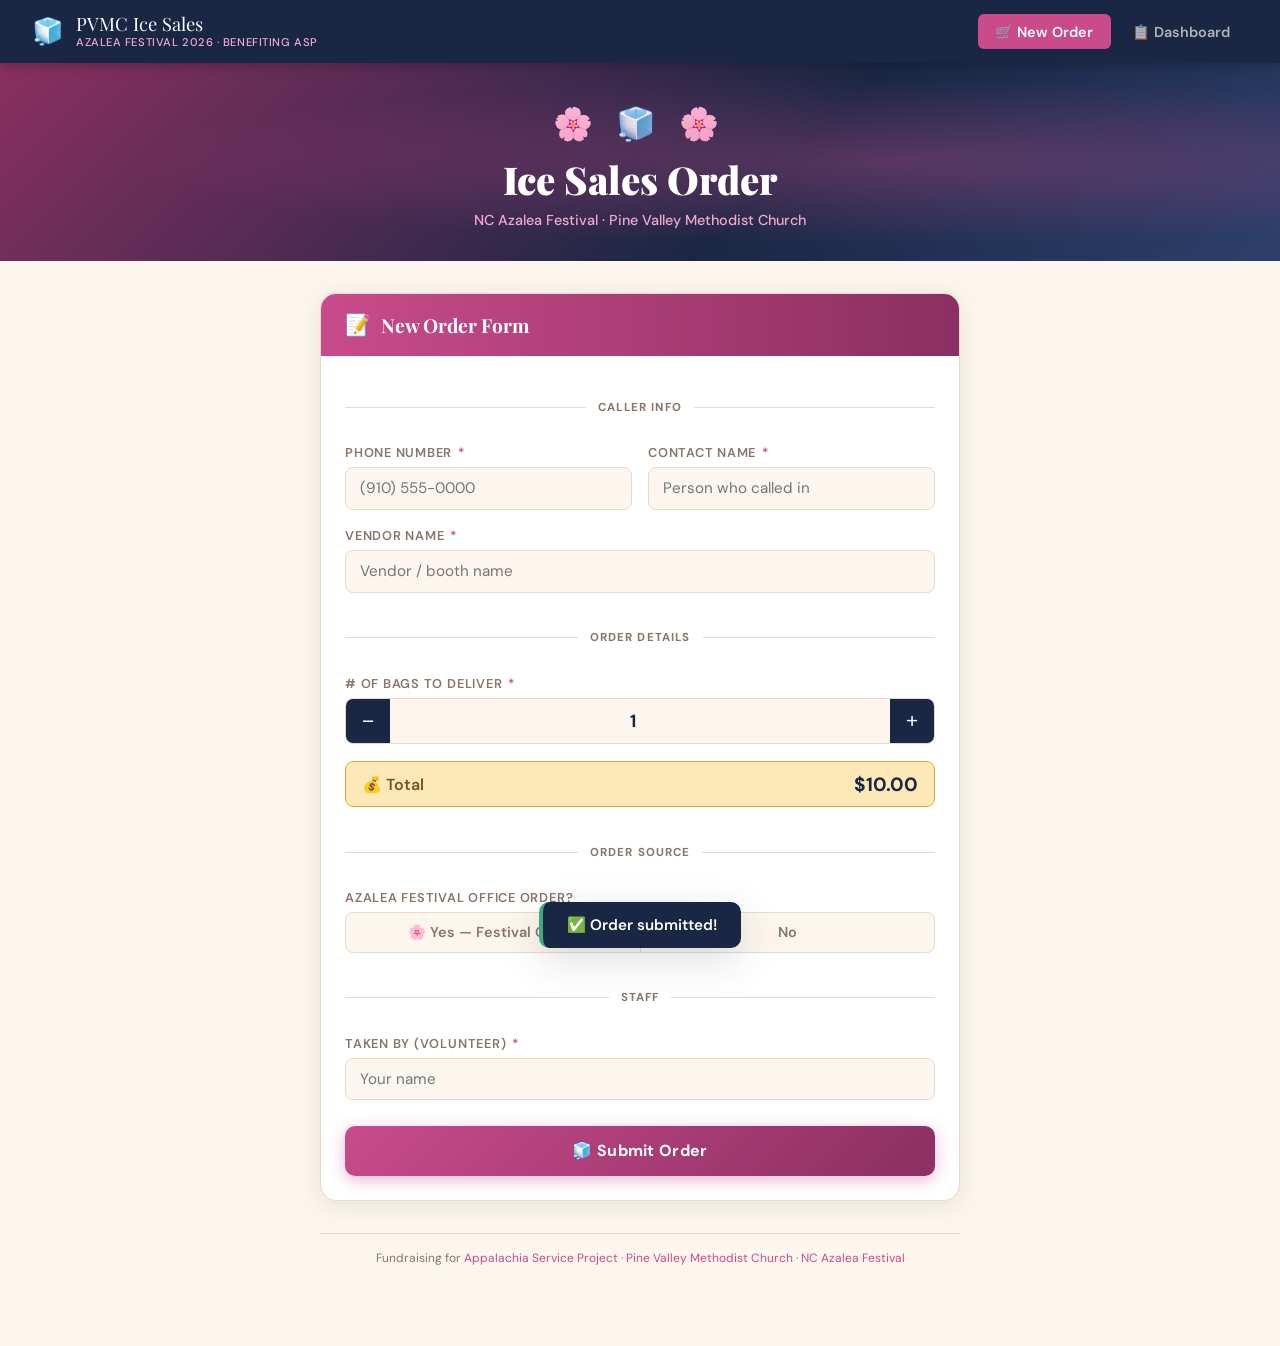
==== index.html @ 7a47c612 "Add files via upload" ====
<!DOCTYPE html>
<html lang="en">
<head>
<meta charset="UTF-8">
<meta name="viewport" content="width=device-width, initial-scale=1.0">
<title>PVMC Ice Sales — Azalea Festival 2026</title>
<link href="https://fonts.googleapis.com/css2?family=Playfair+Display:wght@700;900&family=DM+Sans:wght@400;500;600&display=swap" rel="stylesheet">
<link rel="stylesheet" href="styles.css">
<script src="scripts.js"></script>
<link rel="icon" type="image/png" href="Images/IMG_2599_2-removebg-preview.png">
</head>
<body>

<nav>
  <div class="nav-brand">
    <span class="nav-icon">🧊</span>
    <div>
      <div class="nav-title">PVMC Ice Sales</div>
      <div class="nav-sub">Azalea Festival 2026 · Benefiting ASP</div>
    </div>
  </div>
  <div class="nav-tabs">
    <button class="tab-btn active" onclick="showPage('order')" id="tab-order">🛒 New Order</button>
    <button class="tab-btn" onclick="showPage('dash')" id="tab-dash">📋 Dashboard</button>
  </div>
</nav>

<!-- ===== ORDER FORM PAGE ===== -->
<div class="page active" id="page-order">
  <div class="hero">
    <div class="hero-flowers">🌸 🧊 🌸</div>
    <h1>Ice Sales Order</h1>
    <p>NC Azalea Festival · Pine Valley Methodist Church</p>
  </div>

  <main>
    <div class="card">
      <div class="card-header">
        <span class="header-icon">📝</span>
        <h2>New Order Form</h2>
      </div>
      <div class="card-body">
        <div class="form-grid">

          <div class="section-divider"><span>Caller Info</span></div>

          <div class="form-row">
            <div class="field">
              <label>Phone Number <span class="required">*</span></label>
              <input type="tel" id="phone" placeholder="(910) 555-0000" />
            </div>
            <div class="field">
              <label>Contact Name <span class="required">*</span></label>
              <input type="text" id="contact-name" placeholder="Person who called in" />
            </div>
          </div>

          <div class="field">
            <label>Vendor Name <span class="required">*</span></label>
            <input type="text" id="vendor-name" placeholder="Vendor / booth name" />
          </div>

          <div class="section-divider"><span>Order Details</span></div>

          <div class="field">
            <label># of Bags to Deliver <span class="required">*</span></label>
            <div class="bags-widget">
              <button type="button" onclick="adjustBags(-1)">−</button>
              <input type="number" id="bags" value="1" min="1" max="999" oninput="updatePrice()" />
              <button type="button" onclick="adjustBags(1)">+</button>
            </div>
          </div>

          <input type="number" id="price-per-bag" value="10" style="display:none" />

          <div class="price-display" id="price-display">
            <span>💰 Total</span>
            <span id="price-total">$10.00</span>
          </div>

          <div class="section-divider"><span>Order Source</span></div>

          <!-- Azalea Festival Office toggle -->
          <div class="field">
            <label>Azalea Festival Office Order?</label>
            <div class="toggle-group" id="festival-toggle">
              <button type="button" class="toggle-opt" data-val="yes" onclick="selectToggle('festival-toggle','yes'); onFestivalToggle()">
                🌸 Yes — Festival Office
              </button>
              <button type="button" class="toggle-opt" data-val="no" onclick="selectToggle('festival-toggle','no'); onFestivalToggle()">
                No
              </button>
            </div>
            <div id="festival-note" class="field-hint" style="display:none">
              ⚠️ Festival Office orders show the order amount but are <strong>excluded from revenue totals</strong>. They still count toward orders, bags &amp; deliveries.
            </div>
          </div>

          <!-- Pay Now / Credit toggle -->
          <div class="field" id="payment-field" style="display:none">
            <label>Payment Method <span class="required">*</span></label>
            <div class="toggle-group" id="payment-toggle">
              <button type="button" class="toggle-opt" data-val="pay-now" onclick="selectToggle('payment-toggle','pay-now')">
                💵 Pay Now
              </button>
              <button type="button" class="toggle-opt" data-val="credit" onclick="selectToggle('payment-toggle','credit')">
                📋 Credit
              </button>
            </div>
          </div>

          <div class="section-divider"><span>Staff</span></div>

          <div class="field">
            <label>Taken By (Volunteer) <span class="required">*</span></label>
            <input type="text" id="taken-by" placeholder="Your name" />
          </div>

          <button class="btn-submit" id="submit-btn" onclick="submitOrder()">
            🧊 Submit Order
          </button>

        </div>
      </div>
    </div>

    <div class="footer-credit">
      Fundraising for <a href="https://asphome.org" target="_blank">Appalachia Service Project</a> · 
      <a href="https://www.pvmc.life" target="_blank">Pine Valley Methodist Church</a> · 
      <a href="https://ncazaleafestival.org" target="_blank">NC Azalea Festival</a>
    </div>
  </main>
</div>

<!-- ===== DASHBOARD PAGE ===== -->
<div class="page" id="page-dash">
  <main style="max-width:720px">
    <div class="dash-header">
      <div class="dash-title">Order <span>Dashboard</span></div>
      <span id="sync-indicator" style="font-size:.78rem;font-weight:600;color:var(--mint);opacity:0;transition:opacity .4s"></span>
    </div>

    <div class="stats-grid">
      <div class="stat-card">
        <div class="stat-value" id="stat-total">0</div>
        <div class="stat-label">Total Orders</div>
      </div>
      <div class="stat-card accent-pink">
        <div class="stat-value" id="stat-bags">0</div>
        <div class="stat-label">Bags Ordered</div>
      </div>
      <div class="stat-card accent-gold">
        <div class="stat-value" id="stat-revenue">$0</div>
        <div class="stat-label">Revenue</div>
      </div>
      <div class="stat-card" style="border-color:#D0F0E3">
        <div class="stat-value" id="stat-paynow" style="color:#065F46">$0</div>
        <div class="stat-label">💵 Pay Now</div>
      </div>
      <div class="stat-card" style="border-color:#DBEAFE">
        <div class="stat-value" id="stat-credit" style="color:#1E40AF">$0</div>
        <div class="stat-label">📋 Credited</div>
      </div>
    </div>

    <!-- Search bar -->
    <div style="margin-bottom:1rem;position:relative">
      <input type="text" id="search-input" placeholder="🔍  Search by vendor, contact, phone…"
        oninput="renderOrderList()"
        style="width:100%;padding:.65rem 1rem .65rem 1rem;border:1.5px solid var(--border);border-radius:10px;font-size:.9rem;background:#fff;font-family:'DM Sans',sans-serif;color:var(--text);outline:none;transition:border-color .2s,box-shadow .2s"
        onfocus="this.style.borderColor='var(--azalea)';this.style.boxShadow='0 0 0 3px rgba(201,75,140,.12)'"
        onblur="this.style.borderColor='var(--border)';this.style.boxShadow='none'"
      />
    </div>

    <!-- Multi-select filter bar -->
    <div style="margin-bottom:.6rem;display:flex;align-items:center;gap:.4rem;flex-wrap:wrap">
      <span style="font-size:.72rem;font-weight:700;color:var(--muted);text-transform:uppercase;letter-spacing:.06em">Filter:</span>
      <button class="filter-btn active" data-filter="all"       onclick="toggleFilter('all',this)">All</button>
      <button class="filter-btn"        data-filter="pending"   onclick="toggleFilter('pending',this)">⏳ Pending</button>
      <button class="filter-btn"        data-filter="preparing" onclick="toggleFilter('preparing',this)">🔄 Preparing</button>
      <button class="filter-btn"        data-filter="delivered" onclick="toggleFilter('delivered',this)">✅ Delivered</button>
      <button class="filter-btn"        data-filter="cancelled" onclick="toggleFilter('cancelled',this)">❌ Cancelled</button>
    </div>
    <div style="margin-bottom:1.1rem;font-size:.75rem;color:var(--muted)">Tap once to select only that status · tap again to add/remove from selection</div>

    <div id="orders-list"></div>
  </main>
</div>

<!-- ===== EDIT MODAL ===== -->
<div class="modal-overlay" id="edit-modal" onclick="handleModalOverlayClick(event)">
  <div class="modal">
    <div class="modal-handle"></div>
    <div class="modal-title">✏️ Edit Order <span id="modal-order-num" style="color:var(--azalea)"></span></div>

    <div class="form-grid">
      <div class="form-row">
        <div class="field">
          <label>Phone Number</label>
          <input type="tel" id="edit-phone" placeholder="(910) 555-0000" />
        </div>
        <div class="field">
          <label>Contact Name</label>
          <input type="text" id="edit-contact-name" placeholder="Person who called in" />
        </div>
      </div>

      <div class="field">
        <label>Vendor Name</label>
        <input type="text" id="edit-vendor-name" placeholder="Vendor / booth name" />
      </div>

      <div class="form-row">
        <div class="field">
          <label># of Bags</label>
          <div class="bags-widget">
            <button type="button" onclick="adjustEditBags(-1)">−</button>
            <input type="number" id="edit-bags" value="1" min="1" max="999" oninput="updateEditPrice()" />
            <button type="button" onclick="adjustEditBags(1)">+</button>
          </div>
        </div>
        <input type="number" id="edit-price-per-bag" value="10" style="display:none" oninput="updateEditPrice()" />
      </div>

      <div class="price-display">
        <span>💰 Total</span>
        <span id="edit-price-total">$3.00</span>
      </div>

      <div class="field">
        <label>Azalea Festival Office Order?</label>
        <div class="toggle-group" id="edit-festival-toggle">
          <button type="button" class="toggle-opt" data-val="yes" onclick="selectToggle('edit-festival-toggle','yes'); updateEditPrice(); document.getElementById('edit-payment-field').style.display='none'">
            🌸 Yes — Festival Office
          </button>
          <button type="button" class="toggle-opt" data-val="no" onclick="selectToggle('edit-festival-toggle','no'); updateEditPrice(); document.getElementById('edit-payment-field').style.display='block'">
            No
          </button>
        </div>
      </div>

      <div class="field" id="edit-payment-field" style="display:none">
        <label>Payment Method</label>
        <div class="toggle-group" id="edit-payment-toggle">
          <button type="button" class="toggle-opt" data-val="pay-now" onclick="selectToggle('edit-payment-toggle','pay-now')">
            💵 Pay Now
          </button>
          <button type="button" class="toggle-opt" data-val="credit" onclick="selectToggle('edit-payment-toggle','credit')">
            📋 Credit
          </button>
        </div>
      </div>

      <div class="field">
        <label>Taken By (Volunteer)</label>
        <input type="text" id="edit-taken-by" placeholder="Volunteer name" />
      </div>
    </div>

    <div class="modal-actions">
      <button class="btn-delete" onclick="deleteOrder()">🗑 Delete</button>
      <button class="btn-cancel" onclick="closeModal()">Cancel</button>
      <button class="btn-save" onclick="saveEdit()">💾 Save Changes</button>
    </div>
  </div>
</div>

<div id="toast">✅ Order submitted!</div>
</body>
</html>
---- styles.css ----
:root {
    --azalea:    #C94B8C;
    --azalea-lt: #F2A8D0;
    --azalea-dk: #8B2F62;
    --gold:      #E8A830;
    --gold-lt:   #FDE8B8;
    --navy:      #1A2744;
    --navy-lt:   #2D3F6B;
    --earth:     #7A4F2D;
    --cream:     #FDF6EE;
    --mint:      #3DAB7B;
    --mint-lt:   #D0F0E3;
    --red:       #E03535;
    --red-lt:    #FDE8E8;
    --bg:        #FDF6EE;
    --card:      #FFFFFF;
    --border:    #EAD8C8;
    --text:      #1A2744;
    --muted:     #8A7468;
    --shadow:    0 4px 24px rgba(26,39,68,.10);
    --shadow-lg: 0 12px 40px rgba(26,39,68,.15);
  }

  *, *::before, *::after { box-sizing: border-box; margin: 0; padding: 0; }

  body {
    font-family: 'DM Sans', sans-serif;
    background: var(--bg);
    color: var(--text);
    min-height: 100vh;
  }

  /* NAV */
  nav {
    background: var(--navy);
    padding: 0 2rem;
    display: flex;
    align-items: center;
    justify-content: space-between;
    gap: 1rem;
    position: sticky;
    top: 0;
    z-index: 100;
    box-shadow: 0 2px 12px rgba(0,0,0,.25);
  }
  .nav-brand {
    display: flex;
    align-items: center;
    gap: .75rem;
    padding: .9rem 0;
  }
  .nav-icon {
    font-size: 1.6rem;
    line-height: 1;
  }
  .nav-title {
    font-family: 'Playfair Display', serif;
    font-size: 1.15rem;
    color: #fff;
    line-height: 1.1;
  }
  .nav-sub {
    font-family: 'DM Sans', sans-serif;
    font-size: .7rem;
    color: var(--azalea-lt);
    font-weight: 500;
    letter-spacing: .05em;
    text-transform: uppercase;
  }
  .nav-tabs {
    display: flex;
    gap: .25rem;
  }
  .tab-btn {
    background: none;
    border: none;
    color: rgba(255,255,255,.65);
    font-family: 'DM Sans', sans-serif;
    font-size: .9rem;
    font-weight: 600;
    padding: .55rem 1.1rem;
    border-radius: 6px;
    cursor: pointer;
    transition: all .2s;
    display: flex;
    align-items: center;
    gap: .4rem;
  }
  .tab-btn:hover { background: rgba(255,255,255,.08); color: #fff; }
  .tab-btn.active { background: var(--azalea); color: #fff; }

  /* PAGES */
  .page { display: none; }
  .page.active { display: block; }

  /* HERO BANNER */
  .hero {
    background: linear-gradient(135deg, var(--azalea-dk) 0%, var(--navy) 60%, var(--navy-lt) 100%);
    padding: 2.5rem 2rem 2rem;
    text-align: center;
    position: relative;
    overflow: hidden;
  }
  .hero::before {
    content: '';
    position: absolute;
    inset: 0;
    background: radial-gradient(ellipse at 70% 50%, rgba(201,75,140,.35) 0%, transparent 60%);
  }
  .hero-flowers {
    font-size: 2rem;
    letter-spacing: .5rem;
    margin-bottom: .5rem;
  }
  .hero h1 {
    font-family: 'Playfair Display', serif;
    font-size: clamp(1.6rem, 4vw, 2.4rem);
    font-weight: 900;
    color: #fff;
    position: relative;
  }
  .hero p {
    color: var(--azalea-lt);
    font-size: .9rem;
    margin-top: .35rem;
    position: relative;
    font-weight: 500;
  }

  /* MAIN LAYOUT */
  main { max-width: 680px; margin: 0 auto; padding: 2rem 1.25rem 4rem; }

  /* CARD */
  .card {
    background: var(--card);
    border-radius: 16px;
    box-shadow: var(--shadow);
    border: 1px solid var(--border);
    overflow: hidden;
  }
  .card-header {
    background: linear-gradient(90deg, var(--azalea) 0%, var(--azalea-dk) 100%);
    padding: 1.1rem 1.5rem;
    display: flex;
    align-items: center;
    gap: .6rem;
  }
  .card-header h2 {
    font-family: 'Playfair Display', serif;
    font-size: 1.2rem;
    color: #fff;
    font-weight: 700;
  }
  .card-header .header-icon { font-size: 1.3rem; }
  .card-body { padding: 1.5rem; }

  /* FORM */
  .form-grid { display: grid; gap: 1.1rem; }
  .form-row { display: grid; grid-template-columns: 1fr 1fr; gap: 1rem; }
  @media (max-width: 480px) { .form-row { grid-template-columns: 1fr; } }

  /* ====== MOBILE ====== */
  @media (max-width: 600px) {

    nav { padding: 0 1rem; gap: .5rem; }
    .nav-title { font-size: 1rem; }
    .nav-sub { display: none; }
    .tab-btn { font-size: .8rem; padding: .45rem .75rem; gap: .25rem; }

    .hero { padding: 1.5rem 1rem 1.25rem; }
    .hero-flowers { font-size: 1.4rem; letter-spacing: .3rem; }
    .hero h1 { font-size: 1.4rem; }
    .hero p { font-size: .82rem; }

    main { padding: 1rem .75rem 5rem; }

    .card-body { padding: 1rem; }
    .card-header { padding: .9rem 1rem; }
    .card-header h2 { font-size: 1rem; }

    input, select, textarea {
      font-size: 16px;
      padding: .7rem .85rem;
    }
    label { font-size: .75rem; }

    .bags-widget button { width: 48px; height: 48px; font-size: 1.4rem; }
    .bags-widget input { font-size: 1.2rem; }

    .toggle-opt { font-size: .82rem; padding: .7rem .4rem; }

    .btn-submit { font-size: .95rem; padding: .85rem 1rem; }

    .price-display { font-size: .9rem; }

    .dash-header { margin-bottom: 1rem; }
    .dash-title { font-size: 1.3rem; }

    .stats-grid {
      grid-template-columns: repeat(2, 1fr);
      gap: .65rem;
    }
    .stat-card { padding: .75rem .85rem; }
    .stat-value { font-size: 1.5rem; }
    .stat-label { font-size: .65rem; }

    #search-input { font-size: 16px !important; }

    .filter-btn { font-size: .76rem; padding: .3rem .7rem; }

    .order-card-top { padding: .75rem .9rem; gap: .6rem; flex-wrap: wrap; }
    .order-num { font-size: .68rem; }
    .order-name { font-size: .95rem; }
    .order-meta { font-size: .78rem; gap: .5rem; }
    .order-bags-badge { font-size: .85rem; padding: .2rem .55rem; }

    .order-right {
      flex-direction: row;
      flex-wrap: wrap;
      align-items: center;
      gap: .4rem;
      width: 100%;
      justify-content: flex-start;
    }

    .order-card-actions { padding: .55rem .9rem; gap: .5rem; }
    .status-select { font-size: .8rem; padding: .3rem .5rem; }
    .order-taken-by { font-size: .75rem; margin-left: 0; }
    .btn-edit-card { font-size: .75rem; padding: .25rem .55rem; }

    .modal { padding: 1.25rem 1rem 2rem; border-radius: 16px 16px 0 0; }
    .modal-title { font-size: 1rem; }
    .modal-actions { gap: .5rem; }
    .btn-save, .btn-cancel, .btn-delete { font-size: .85rem; padding: .7rem .75rem; }

    #toast {
      font-size: .85rem;
      padding: .7rem 1.1rem;
      white-space: normal;
      text-align: center;
      max-width: 90vw;
    }
  }

  @supports (padding-bottom: env(safe-area-inset-bottom)) {
    main { padding-bottom: calc(4rem + env(safe-area-inset-bottom)); }
  }

  .field { display: flex; flex-direction: column; gap: .35rem; }
  label {
    font-size: .8rem;
    font-weight: 600;
    color: var(--muted);
    text-transform: uppercase;
    letter-spacing: .06em;
  }
  label .required { color: var(--azalea); margin-left: 2px; }

  input, select, textarea {
    font-family: 'DM Sans', sans-serif;
    font-size: .95rem;
    padding: .65rem .9rem;
    border: 1.5px solid var(--border);
    border-radius: 8px;
    background: var(--cream);
    color: var(--text);
    transition: border-color .2s, box-shadow .2s;
    outline: none;
    width: 100%;
  }
  input:focus, select:focus, textarea:focus {
    border-color: var(--azalea);
    box-shadow: 0 0 0 3px rgba(201,75,140,.12);
    background: #fff;
  }
  input[type="number"] { -moz-appearance: textfield; }

  /* BAGS WIDGET */
  .bags-widget {
    display: flex;
    align-items: center;
    gap: 0;
    border: 1.5px solid var(--border);
    border-radius: 8px;
    overflow: hidden;
    background: var(--cream);
  }
  .bags-widget button {
    background: var(--navy);
    color: #fff;
    border: none;
    width: 44px;
    height: 44px;
    font-size: 1.3rem;
    cursor: pointer;
    transition: background .2s;
    flex-shrink: 0;
    display: flex; align-items: center; justify-content: center;
  }
  .bags-widget button:hover { background: var(--azalea); }
  .bags-widget input {
    border: none;
    background: transparent;
    text-align: center;
    font-size: 1.1rem;
    font-weight: 700;
    flex: 1;
    border-radius: 0;
    color: var(--navy);
  }
  .bags-widget input:focus { box-shadow: none; background: transparent; }

  .price-display {
    background: var(--gold-lt);
    border: 1.5px solid var(--gold);
    border-radius: 8px;
    padding: .6rem 1rem;
    display: flex;
    justify-content: space-between;
    align-items: center;
    font-weight: 600;
    color: var(--earth);
  }
  .price-display span:last-child { font-size: 1.2rem; font-weight: 700; color: var(--navy); }

  /* TOGGLE GROUP */
  .toggle-group {
    display: flex;
    gap: 0;
    border: 1.5px solid var(--border);
    border-radius: 8px;
    overflow: hidden;
    background: var(--cream);
  }
  .toggle-opt {
    flex: 1;
    background: none;
    border: none;
    font-family: 'DM Sans', sans-serif;
    font-size: .9rem;
    font-weight: 600;
    color: var(--muted);
    padding: .65rem .5rem;
    cursor: pointer;
    transition: background .18s, color .18s;
    border-right: 1px solid var(--border);
  }
  .toggle-opt:last-child { border-right: none; }
  .toggle-opt:hover { background: rgba(201,75,140,.07); color: var(--azalea-dk); }
  .toggle-opt.active { background: var(--navy); color: #fff; }
  .toggle-opt.active.festival { background: var(--azalea); }

  .field-hint {
    margin-top: .35rem;
    font-size: .8rem;
    color: var(--azalea-dk);
    background: rgba(201,75,140,.08);
    border-left: 3px solid var(--azalea);
    padding: .4rem .7rem;
    border-radius: 0 6px 6px 0;
  }


  .status-pill {
    display: inline-flex;
    align-items: center;
    gap: .3rem;
    padding: .25rem .75rem;
    border-radius: 999px;
    font-size: .75rem;
    font-weight: 700;
    letter-spacing: .04em;
    text-transform: uppercase;
  }
  .status-pending   { background: #FEF3C7; color: #92400E; }
  .status-preparing { background: #DBEAFE; color: #1E40AF; }
  .status-delivered { background: var(--mint-lt); color: #065F46; }
  .status-cancelled { background: var(--red-lt); color: #991B1B; }

  /* SUBMIT BTN */
  .btn-submit {
    width: 100%;
    background: linear-gradient(135deg, var(--azalea) 0%, var(--azalea-dk) 100%);
    color: #fff;
    border: none;
    padding: .9rem 1.5rem;
    border-radius: 10px;
    font-family: 'DM Sans', sans-serif;
    font-size: 1rem;
    font-weight: 700;
    cursor: pointer;
    transition: transform .15s, box-shadow .15s, opacity .2s;
    box-shadow: 0 4px 16px rgba(201,75,140,.4);
    letter-spacing: .02em;
    display: flex;
    align-items: center;
    justify-content: center;
    gap: .5rem;
    margin-top: .5rem;
  }
  .btn-submit:hover { transform: translateY(-1px); box-shadow: 0 6px 22px rgba(201,75,140,.5); }
  .btn-submit:active { transform: translateY(0); }
  .btn-submit:disabled { opacity: .6; cursor: not-allowed; transform: none; }

  /* TOAST */
  #toast {
    position: fixed;
    bottom: 2rem;
    left: 50%;
    transform: translateX(-50%) translateY(80px);
    background: var(--navy);
    color: #fff;
    padding: .8rem 1.5rem;
    border-radius: 10px;
    font-weight: 600;
    font-size: .95rem;
    box-shadow: var(--shadow-lg);
    z-index: 999;
    transition: transform .35s cubic-bezier(.34,1.56,.64,1);
    white-space: nowrap;
    display: flex;
    align-items: center;
    gap: .5rem;
    border-left: 4px solid var(--mint);
  }
  #toast.show { transform: translateX(-50%) translateY(0); }

  /* DIVIDER */
  .section-divider {
    display: flex;
    align-items: center;
    gap: .75rem;
    margin: 1.25rem 0 .75rem;
  }
  .section-divider span {
    font-size: .72rem;
    font-weight: 700;
    text-transform: uppercase;
    letter-spacing: .1em;
    color: var(--muted);
    white-space: nowrap;
  }
  .section-divider::before, .section-divider::after {
    content: ''; flex: 1; height: 1px; background: var(--border);
  }

  /* ====== DASHBOARD ====== */
  .dash-header {
    display: flex;
    align-items: center;
    justify-content: space-between;
    flex-wrap: wrap;
    gap: 1rem;
    margin-bottom: 1.5rem;
  }
  .dash-title {
    font-family: 'Playfair Display', serif;
    font-size: 1.6rem;
    color: var(--navy);
    font-weight: 700;
  }
  .dash-title span { color: var(--azalea); }

  /* STATS */
  .stats-grid {
    display: grid;
    grid-template-columns: repeat(auto-fit, minmax(130px, 1fr));
    gap: 1rem;
    margin-bottom: 1.75rem;
  }
  .stat-card {
    background: var(--card);
    border-radius: 12px;
    padding: 1rem 1.1rem;
    border: 1px solid var(--border);
    box-shadow: var(--shadow);
    text-align: center;
  }
  .stat-value {
    font-family: 'Playfair Display', serif;
    font-size: 1.8rem;
    font-weight: 900;
    color: var(--navy);
    line-height: 1;
  }
  .stat-label {
    font-size: .72rem;
    font-weight: 600;
    color: var(--muted);
    text-transform: uppercase;
    letter-spacing: .06em;
    margin-top: .3rem;
  }
  .stat-card.accent-pink .stat-value { color: var(--azalea); }
  .stat-card.accent-gold .stat-value { color: var(--earth); }
  .stat-card.accent-green .stat-value { color: var(--mint); }

  /* FILTER BAR */
  .filter-bar {
    display: flex;
    gap: .5rem;
    flex-wrap: wrap;
    margin-bottom: 1.25rem;
  }
  .filter-btn {
    background: var(--card);
    border: 1.5px solid var(--border);
    border-radius: 999px;
    padding: .35rem .9rem;
    font-family: 'DM Sans', sans-serif;
    font-size: .82rem;
    font-weight: 600;
    color: var(--muted);
    cursor: pointer;
    transition: all .2s;
  }
  .filter-btn:hover { border-color: var(--azalea); color: var(--azalea); }
  .filter-btn.active { background: var(--azalea); border-color: var(--azalea); color: #fff; }

  /* ORDER CARDS */
  #orders-list { display: flex; flex-direction: column; gap: .85rem; }

  .order-card {
    background: var(--card);
    border-radius: 12px;
    border: 1.5px solid var(--border);
    box-shadow: var(--shadow);
    overflow: hidden;
    transition: box-shadow .2s;
  }
  .order-card:hover { box-shadow: var(--shadow-lg); }

  .order-card-top {
    padding: .9rem 1.1rem;
    display: flex;
    align-items: flex-start;
    justify-content: space-between;
    gap: 1rem;
    flex-wrap: wrap;
  }
  .order-info { flex: 1; min-width: 0; }
  .order-num {
    font-size: .72rem;
    font-weight: 700;
    color: var(--azalea);
    text-transform: uppercase;
    letter-spacing: .08em;
    margin-bottom: .1rem;
  }
  .order-name {
    font-weight: 700;
    font-size: 1rem;
    color: var(--navy);
  }
  .order-meta {
    font-size: .82rem;
    color: var(--muted);
    margin-top: .2rem;
    display: flex;
    gap: .75rem;
    flex-wrap: wrap;
  }
  .order-meta span { display: flex; align-items: center; gap: .2rem; }
  .order-right { display: flex; flex-direction: column; align-items: flex-end; gap: .5rem; }
  .order-bags-badge {
    background: var(--gold-lt);
    color: var(--earth);
    font-weight: 800;
    font-size: .95rem;
    padding: .2rem .7rem;
    border-radius: 8px;
    border: 1px solid var(--gold);
    white-space: nowrap;
  }

  .order-card-actions {
    border-top: 1px solid var(--border);
    padding: .65rem 1.1rem;
    background: #FAFAF8;
    display: flex;
    align-items: center;
    gap: .75rem;
    flex-wrap: wrap;
  }
  .action-label {
    font-size: .75rem;
    font-weight: 600;
    color: var(--muted);
    text-transform: uppercase;
    letter-spacing: .05em;
    margin-right: .25rem;
  }
  .status-select {
    font-family: 'DM Sans', sans-serif;
    font-size: .82rem;
    font-weight: 600;
    padding: .3rem .65rem;
    border-radius: 6px;
    border: 1.5px solid var(--border);
    background: #fff;
    cursor: pointer;
    color: var(--navy);
  }
  .status-select:focus { border-color: var(--azalea); outline: none; }

  .order-taken-by {
    margin-left: auto;
    font-size: .8rem;
    color: var(--muted);
    font-style: italic;
  }

  .empty-state {
    text-align: center;
    padding: 3rem 1rem;
    color: var(--muted);
  }
  .empty-state .empty-icon { font-size: 3rem; margin-bottom: .75rem; }
  .empty-state p { font-size: 1rem; }

  /* NOTES */
  .order-notes {
    font-size: .82rem;
    color: var(--earth);
    font-style: italic;
    background: var(--gold-lt);
    padding: .4rem .9rem;
    margin: 0 1.1rem .7rem;
    border-radius: 6px;
    border-left: 3px solid var(--gold);
  }

  /* FOOTER CREDIT */
  .footer-credit {
    text-align: center;
    font-size: .75rem;
    color: var(--muted);
    padding: 1rem;
    border-top: 1px solid var(--border);
    margin-top: 2rem;
  }
  .footer-credit a { color: var(--azalea); text-decoration: none; }

  /* EDIT MODAL */
  .modal-overlay {
    position: fixed;
    inset: 0;
    background: rgba(26,39,68,.55);
    backdrop-filter: blur(3px);
    z-index: 200;
    display: flex;
    align-items: flex-end;
    justify-content: center;
    opacity: 0;
    pointer-events: none;
    transition: opacity .25s;
  }
  .modal-overlay.open {
    opacity: 1;
    pointer-events: all;
  }
  .modal {
    background: var(--card);
    border-radius: 20px 20px 0 0;
    width: 100%;
    max-width: 600px;
    max-height: 90vh;
    overflow-y: auto;
    padding: 1.5rem 1.5rem 2.5rem;
    transform: translateY(40px);
    transition: transform .3s cubic-bezier(.34,1.2,.64,1);
    box-shadow: 0 -8px 40px rgba(26,39,68,.2);
  }
  .modal-overlay.open .modal {
    transform: translateY(0);
  }
  .modal-handle {
    width: 40px;
    height: 4px;
    background: var(--border);
    border-radius: 999px;
    margin: 0 auto 1.25rem;
  }
  .modal-title {
    font-family: 'Playfair Display', serif;
    font-size: 1.2rem;
    font-weight: 700;
    color: var(--navy);
    margin-bottom: 1.25rem;
    display: flex;
    align-items: center;
    gap: .5rem;
  }
  .modal-actions {
    display: flex;
    gap: .75rem;
    margin-top: 1.25rem;
  }
  .btn-save {
    flex: 1;
    background: linear-gradient(135deg, var(--azalea) 0%, var(--azalea-dk) 100%);
    color: #fff;
    border: none;
    padding: .8rem 1rem;
    border-radius: 10px;
    font-family: 'DM Sans', sans-serif;
    font-size: .95rem;
    font-weight: 700;
    cursor: pointer;
    box-shadow: 0 4px 14px rgba(201,75,140,.35);
    transition: transform .15s, box-shadow .15s;
  }
  .btn-save:hover { transform: translateY(-1px); box-shadow: 0 6px 18px rgba(201,75,140,.45); }
  .btn-cancel {
    background: var(--cream);
    color: var(--muted);
    border: 1.5px solid var(--border);
    padding: .8rem 1.2rem;
    border-radius: 10px;
    font-family: 'DM Sans', sans-serif;
    font-size: .95rem;
    font-weight: 600;
    cursor: pointer;
    transition: background .15s;
  }
  .btn-cancel:hover { background: var(--border); }
  .btn-delete {
    background: var(--red-lt);
    color: var(--red);
    border: 1.5px solid #FBBFBF;
    padding: .8rem 1rem;
    border-radius: 10px;
    font-family: 'DM Sans', sans-serif;
    font-size: .95rem;
    font-weight: 700;
    cursor: pointer;
    transition: background .15s;
  }
  .btn-delete:hover { background: #FEE2E2; }

  /* EDIT BTN on card */
  .btn-edit-card {
    background: none;
    border: 1.5px solid var(--border);
    border-radius: 6px;
    padding: .28rem .65rem;
    font-family: 'DM Sans', sans-serif;
    font-size: .78rem;
    font-weight: 600;
    color: var(--muted);
    cursor: pointer;
    transition: all .15s;
    display: flex;
    align-items: center;
    gap: .25rem;
  }
  .btn-edit-card:hover { border-color: var(--azalea); color: var(--azalea); background: rgba(201,75,140,.05); }


  @keyframes slideIn {
    from { opacity: 0; transform: translateY(16px); }
    to   { opacity: 1; transform: translateY(0); }
  }
  .order-card { animation: slideIn .3s ease both; }

  @keyframes popIn {
    0%   { transform: scale(.8); opacity: 0; }
    70%  { transform: scale(1.05); }
    100% { transform: scale(1); opacity: 1; }
  }
  .stat-value { animation: popIn .4s ease both; }
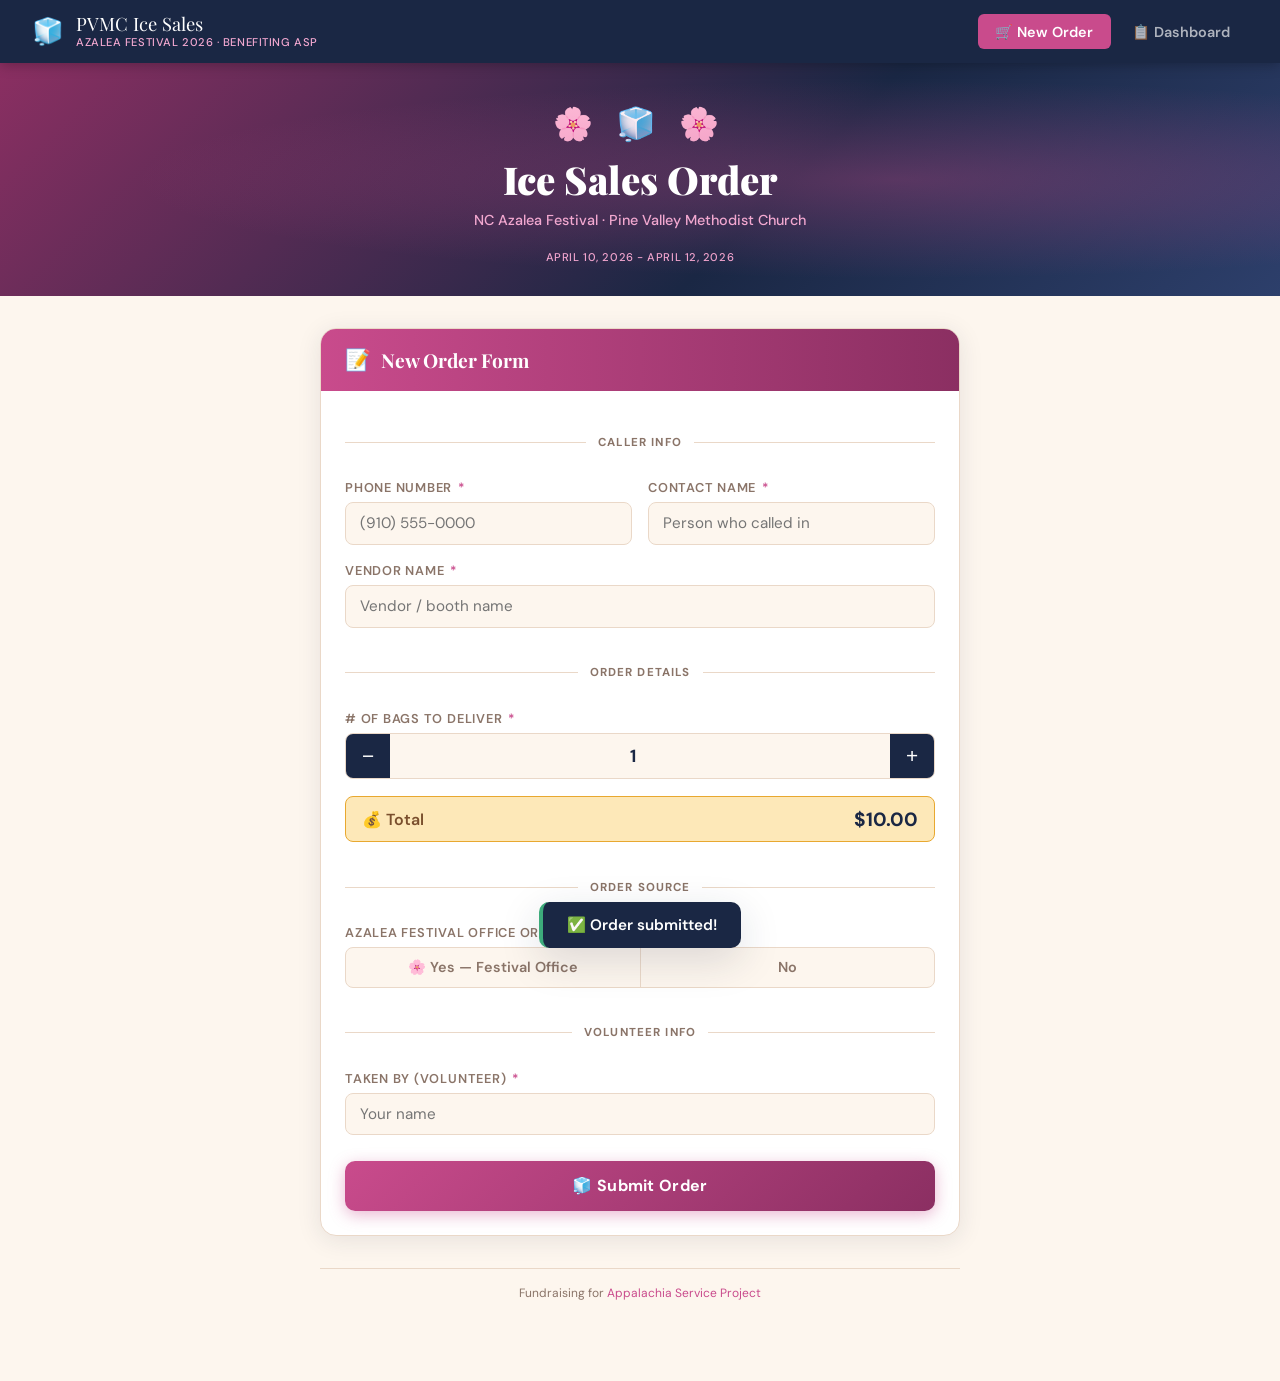
==== commit 25bd3f19: "visual changes" ====
--- a/index.html
+++ b/index.html
@@ -31,6 +31,8 @@
     <div class="hero-flowers">🌸 🧊 🌸</div>
     <h1>Ice Sales Order</h1>
     <p>NC Azalea Festival · Pine Valley Methodist Church</p>
+    <br>
+    <div class="nav-sub">April 10, 2026 - April 12, 2026</div>
   </div>
 
   <main>
@@ -109,7 +111,7 @@
             </div>
           </div>
 
-          <div class="section-divider"><span>Staff</span></div>
+          <div class="section-divider"><span>Volunteer Info</span></div>
 
           <div class="field">
             <label>Taken By (Volunteer) <span class="required">*</span></label>
@@ -125,9 +127,7 @@
     </div>
 
     <div class="footer-credit">
-      Fundraising for <a href="https://asphome.org" target="_blank">Appalachia Service Project</a> · 
-      <a href="https://www.pvmc.life" target="_blank">Pine Valley Methodist Church</a> · 
-      <a href="https://ncazaleafestival.org" target="_blank">NC Azalea Festival</a>
+      Fundraising for <a href="https://asphome.org" target="_blank">Appalachia Service Project</a> 
     </div>
   </main>
 </div>
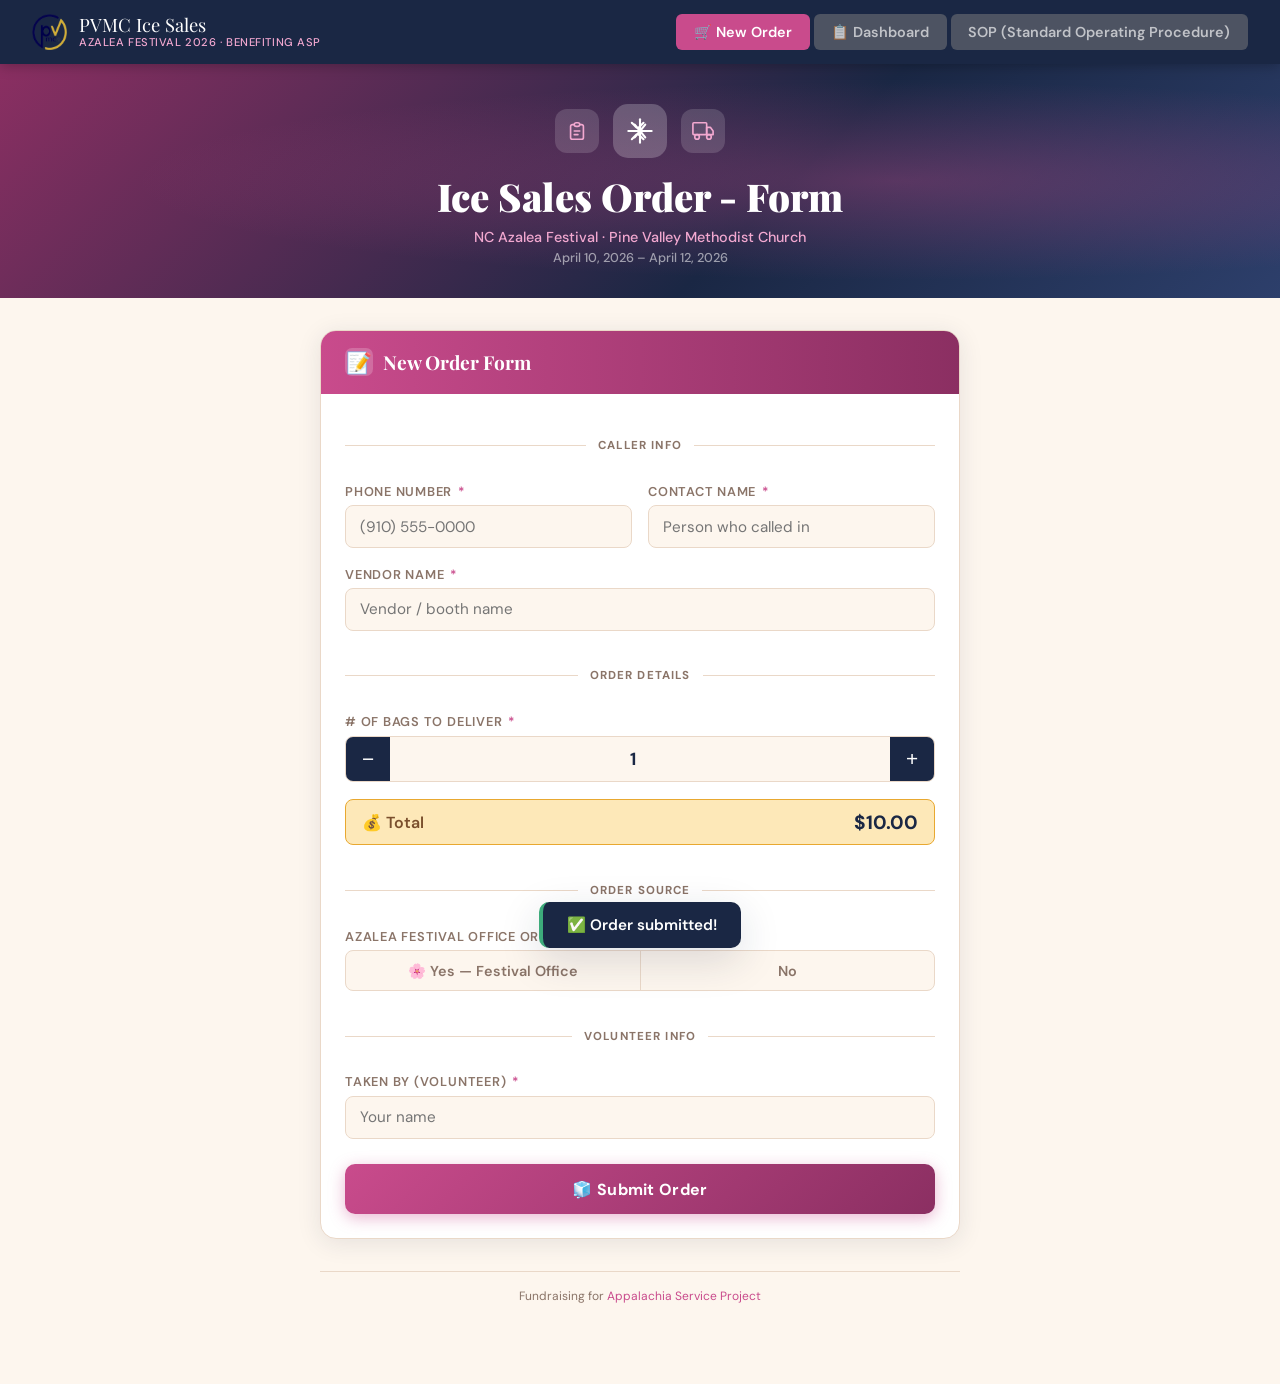
==== commit ce1629d5: "added SOP page" ====
--- a/index.html
+++ b/index.html
@@ -3,269 +3,217 @@
 <head>
 <meta charset="UTF-8">
 <meta name="viewport" content="width=device-width, initial-scale=1.0">
-<title>PVMC Ice Sales — Azalea Festival 2026</title>
+<title>Ice Sales Order - Form</title>
 <link href="https://fonts.googleapis.com/css2?family=Playfair+Display:wght@700;900&family=DM+Sans:wght@400;500;600&display=swap" rel="stylesheet">
 <link rel="stylesheet" href="styles.css">
-<script src="scripts.js"></script>
+<link rel="scripts" href="scripts.js">
 <link rel="icon" type="image/png" href="Images/IMG_2599_2-removebg-preview.png">
 </head>
 <body>
 
+<!-- ICON SPRITES -->
+<svg xmlns="http://www.w3.org/2000/svg" style="display:none">
+  <symbol id="ico-ice" viewBox="0 0 24 24" fill="none" stroke="currentColor" stroke-width="1.8" stroke-linecap="round" stroke-linejoin="round">
+    <line x1="12" y1="2" x2="12" y2="22"/>
+    <path d="M7.5 6.5l4.5 5.5-4.5 5.5"/><path d="M16.5 6.5l-4.5 5.5 4.5 5.5"/>
+    <line x1="2" y1="12" x2="22" y2="12"/>
+    <path d="M5 5l4 4"/><path d="M15 5l-4 4"/>
+    <path d="M5 19l4-4"/><path d="M15 19l-4-4"/>
+  </symbol>
+  <symbol id="ico-clipboard" viewBox="0 0 24 24" fill="none" stroke="currentColor" stroke-width="1.8" stroke-linecap="round" stroke-linejoin="round">
+    <path d="M9 5H7a2 2 0 0 0-2 2v12a2 2 0 0 0 2 2h10a2 2 0 0 0 2-2V7a2 2 0 0 0-2-2h-2"/>
+    <rect x="9" y="3" width="6" height="4" rx="2"/>
+    <line x1="9" y1="12" x2="15" y2="12"/>
+    <line x1="9" y1="16" x2="13" y2="16"/>
+  </symbol>
+  <symbol id="ico-truck" viewBox="0 0 24 24" fill="none" stroke="currentColor" stroke-width="1.8" stroke-linecap="round" stroke-linejoin="round">
+    <rect x="1" y="3" width="15" height="13" rx="1"/>
+    <path d="M16 8h4l3 4v4h-7V8z"/>
+    <circle cx="5.5" cy="18.5" r="2.5"/>
+    <circle cx="18.5" cy="18.5" r="2.5"/>
+  </symbol>
+  <symbol id="ico-card" viewBox="0 0 24 24" fill="none" stroke="currentColor" stroke-width="1.8" stroke-linecap="round" stroke-linejoin="round">
+    <rect x="2" y="5" width="20" height="14" rx="2"/>
+    <line x1="2" y1="10" x2="22" y2="10"/>
+    <line x1="6" y1="15" x2="10" y2="15"/>
+  </symbol>
+  <symbol id="ico-grid" viewBox="0 0 24 24" fill="none" stroke="currentColor" stroke-width="1.8" stroke-linecap="round" stroke-linejoin="round">
+    <rect x="3" y="3" width="7" height="7" rx="1"/>
+    <rect x="14" y="3" width="7" height="7" rx="1"/>
+    <rect x="3" y="14" width="7" height="7" rx="1"/>
+    <rect x="14" y="14" width="7" height="7" rx="1"/>
+  </symbol>
+  <symbol id="ico-help" viewBox="0 0 24 24" fill="none" stroke="currentColor" stroke-width="1.8" stroke-linecap="round" stroke-linejoin="round">
+    <circle cx="12" cy="12" r="10"/>
+    <path d="M9.09 9a3 3 0 0 1 5.83 1c0 2-3 3-3 3"/>
+    <line x1="12" y1="17" x2="12.01" y2="17"/>
+  </symbol>
+  <symbol id="ico-book" viewBox="0 0 24 24" fill="none" stroke="currentColor" stroke-width="1.8" stroke-linecap="round" stroke-linejoin="round">
+    <path d="M4 19.5A2.5 2.5 0 0 1 6.5 17H20"/>
+    <path d="M6.5 2H20v20H6.5A2.5 2.5 0 0 1 4 19.5v-15A2.5 2.5 0 0 1 6.5 2z"/>
+    <line x1="9" y1="7" x2="15" y2="7"/>
+    <line x1="9" y1="11" x2="15" y2="11"/>
+  </symbol>
+  <symbol id="ico-bolt" viewBox="0 0 24 24" fill="none" stroke="currentColor" stroke-width="1.8" stroke-linecap="round" stroke-linejoin="round">
+    <polygon points="13 2 3 14 12 14 11 22 21 10 12 10 13 2"/>
+  </symbol>
+  <symbol id="ico-warn" viewBox="0 0 24 24" fill="none" stroke="currentColor" stroke-width="1.8" stroke-linecap="round" stroke-linejoin="round">
+    <path d="M10.29 3.86L1.82 18a2 2 0 0 0 1.71 3h16.94a2 2 0 0 0 1.71-3L13.71 3.86a2 2 0 0 0-3.42 0z"/>
+    <line x1="12" y1="9" x2="12" y2="13"/>
+    <line x1="12" y1="17" x2="12.01" y2="17"/>
+  </symbol>
+  <symbol id="ico-info" viewBox="0 0 24 24" fill="none" stroke="currentColor" stroke-width="1.8" stroke-linecap="round" stroke-linejoin="round">
+    <circle cx="12" cy="12" r="10"/>
+    <line x1="12" y1="8" x2="12" y2="12"/>
+    <line x1="12" y1="16" x2="12.01" y2="16"/>
+  </symbol>
+  <symbol id="ico-check" viewBox="0 0 24 24" fill="none" stroke="currentColor" stroke-width="2.2" stroke-linecap="round" stroke-linejoin="round">
+    <path d="M22 11.08V12a10 10 0 1 1-5.93-9.14"/>
+    <polyline points="22 4 12 14.01 9 11.01"/>
+  </symbol>
+  <symbol id="ico-yes" viewBox="0 0 24 24" fill="none" stroke="currentColor" stroke-width="2.5" stroke-linecap="round" stroke-linejoin="round">
+    <polyline points="20 6 9 17 4 12"/>
+  </symbol>
+  <symbol id="ico-no" viewBox="0 0 24 24" fill="none" stroke="currentColor" stroke-width="2.5" stroke-linecap="round" stroke-linejoin="round">
+    <line x1="18" y1="6" x2="6" y2="18"/><line x1="6" y1="6" x2="18" y2="18"/>
+  </symbol>
+  <symbol id="ico-plus-doc" viewBox="0 0 24 24" fill="none" stroke="currentColor" stroke-width="1.8" stroke-linecap="round" stroke-linejoin="round">
+    <path d="M14 2H6a2 2 0 0 0-2 2v16a2 2 0 0 0 2 2h12a2 2 0 0 0 2-2V8z"/>
+    <polyline points="14 2 14 8 20 8"/>
+    <line x1="12" y1="18" x2="12" y2="12"/>
+    <line x1="9" y1="15" x2="15" y2="15"/>
+  </symbol>
+</svg>
+
+<!-- NAV -->
 <nav>
-  <div class="nav-brand">
-    <span class="nav-icon">🧊</span>
-    <div>
-      <div class="nav-title">PVMC Ice Sales</div>
-      <div class="nav-sub">Azalea Festival 2026 · Benefiting ASP</div>
+    <div class="nav-brand">
+      <img class="nav-icon" src="Images/IMG_2599_2-removebg-preview.png" alt="PVMC logo" />
+      <div>
+        <div class="nav-title">PVMC Ice Sales</div>
+        <div class="nav-sub">Azalea Festival 2026 · Benefiting ASP</div>
+      </div>
+    </div>
+    <div class="nav-tabs">
+      <button class="tab-btn active" onclick="window.location='index.html'">🛒 New Order</button>
+      <button class="tab-btn" onclick="window.location='dashboard.html'">📋 Dashboard</button>
+      <button class="tab-btn" onclick="window.location='sop.html'">SOP (Standard Operating Procedure)</button>
+    </div>
+  </nav>
+
+<!-- HERO -->
+<div class="hero">
+  <div class="hero-icons">
+    <div class="hero-icon-bubble">
+      <svg width="22" height="22"><use href="#ico-clipboard"/></svg>
+    </div>
+    <div class="hero-icon-bubble lg">
+      <svg width="28" height="28"><use href="#ico-ice"/></svg>
+    </div>
+    <div class="hero-icon-bubble">
+      <svg width="22" height="22"><use href="#ico-truck"/></svg>
     </div>
   </div>
-  <div class="nav-tabs">
-    <button class="tab-btn active" onclick="showPage('order')" id="tab-order">🛒 New Order</button>
-    <button class="tab-btn" onclick="showPage('dash')" id="tab-dash">📋 Dashboard</button>
+  <h1>Ice Sales Order - Form</h1>
+  <p>NC Azalea Festival · Pine Valley Methodist Church</p>
+  <p class="dates">April 10, 2026 – April 12, 2026</p>
+</div>
+
+<main>
+  <div class="card">
+    <div class="card-header">
+      <span class="header-icon">📝</span>
+      <h2>New Order Form</h2>
+    </div>
+    <div class="card-body">
+      <div class="form-grid">
+
+        <div class="section-divider"><span>Caller Info</span></div>
+
+        <div class="form-row">
+          <div class="field">
+            <label>Phone Number <span class="required">*</span></label>
+            <input type="tel" id="phone" placeholder="(910) 555-0000" />
+          </div>
+          <div class="field">
+            <label>Contact Name <span class="required">*</span></label>
+            <input type="text" id="contact-name" placeholder="Person who called in" />
+          </div>
+        </div>
+
+        <div class="field">
+          <label>Vendor Name <span class="required">*</span></label>
+          <input type="text" id="vendor-name" placeholder="Vendor / booth name" />
+        </div>
+
+        <div class="section-divider"><span>Order Details</span></div>
+
+        <div class="field">
+          <label># of Bags to Deliver <span class="required">*</span></label>
+          <div class="bags-widget">
+            <button type="button" onclick="adjustBags(-1)">−</button>
+            <input type="number" id="bags" value="1" min="1" max="999" oninput="updatePrice()" />
+            <button type="button" onclick="adjustBags(1)">+</button>
+          </div>
+        </div>
+
+        <input type="number" id="price-per-bag" value="10" style="display:none" />
+
+        <div class="price-display" id="price-display">
+          <span>💰 Total</span>
+          <span id="price-total">$10.00</span>
+        </div>
+
+        <div class="section-divider"><span>Order Source</span></div>
+
+        <div class="field">
+          <label>Azalea Festival Office Order?</label>
+          <div class="toggle-group" id="festival-toggle">
+            <button type="button" class="toggle-opt" data-val="yes" onclick="selectToggle('festival-toggle','yes'); onFestivalToggle()">
+              🌸 Yes — Festival Office
+            </button>
+            <button type="button" class="toggle-opt" data-val="no" onclick="selectToggle('festival-toggle','no'); onFestivalToggle()">
+              No
+            </button>
+          </div>
+          <div id="festival-note" class="field-hint" style="display:none">
+            ⚠️ Festival Office orders show the order amount but are <strong>excluded from revenue totals</strong>. They still count toward orders, bags &amp; deliveries.
+          </div>
+        </div>
+
+        <div class="field" id="payment-field" style="display:none">
+          <label>Payment Method <span class="required">*</span></label>
+          <div class="toggle-group" id="payment-toggle">
+            <button type="button" class="toggle-opt" data-val="pay-now" onclick="selectToggle('payment-toggle','pay-now')">
+              💵 Pay Now
+            </button>
+            <button type="button" class="toggle-opt" data-val="credit" onclick="selectToggle('payment-toggle','credit')">
+              📋 Credit
+            </button>
+          </div>
+        </div>
+
+        <div class="section-divider"><span>Volunteer Info</span></div>
+
+        <div class="field">
+          <label>Taken By (Volunteer) <span class="required">*</span></label>
+          <input type="text" id="taken-by" placeholder="Your name" />
+        </div>
+
+        <button class="btn-submit" id="submit-btn" onclick="submitOrder()">
+          🧊 Submit Order
+        </button>
+
+      </div>
+    </div>
   </div>
-</nav>
-
-<!-- ===== ORDER FORM PAGE ===== -->
-<div class="page active" id="page-order">
-  <div class="hero">
-    <div class="hero-flowers">🌸 🧊 🌸</div>
-    <h1>Ice Sales Order</h1>
-    <p>NC Azalea Festival · Pine Valley Methodist Church</p>
-    <br>
-    <div class="nav-sub">April 10, 2026 - April 12, 2026</div>
+
+  <div class="footer-credit">
+    Fundraising for <a href="https://asphome.org" target="_blank">Appalachia Service Project</a>
   </div>
-
-  <main>
-    <div class="card">
-      <div class="card-header">
-        <span class="header-icon">📝</span>
-        <h2>New Order Form</h2>
-      </div>
-      <div class="card-body">
-        <div class="form-grid">
-
-          <div class="section-divider"><span>Caller Info</span></div>
-
-          <div class="form-row">
-            <div class="field">
-              <label>Phone Number <span class="required">*</span></label>
-              <input type="tel" id="phone" placeholder="(910) 555-0000" />
-            </div>
-            <div class="field">
-              <label>Contact Name <span class="required">*</span></label>
-              <input type="text" id="contact-name" placeholder="Person who called in" />
-            </div>
-          </div>
-
-          <div class="field">
-            <label>Vendor Name <span class="required">*</span></label>
-            <input type="text" id="vendor-name" placeholder="Vendor / booth name" />
-          </div>
-
-          <div class="section-divider"><span>Order Details</span></div>
-
-          <div class="field">
-            <label># of Bags to Deliver <span class="required">*</span></label>
-            <div class="bags-widget">
-              <button type="button" onclick="adjustBags(-1)">−</button>
-              <input type="number" id="bags" value="1" min="1" max="999" oninput="updatePrice()" />
-              <button type="button" onclick="adjustBags(1)">+</button>
-            </div>
-          </div>
-
-          <input type="number" id="price-per-bag" value="10" style="display:none" />
-
-          <div class="price-display" id="price-display">
-            <span>💰 Total</span>
-            <span id="price-total">$10.00</span>
-          </div>
-
-          <div class="section-divider"><span>Order Source</span></div>
-
-          <!-- Azalea Festival Office toggle -->
-          <div class="field">
-            <label>Azalea Festival Office Order?</label>
-            <div class="toggle-group" id="festival-toggle">
-              <button type="button" class="toggle-opt" data-val="yes" onclick="selectToggle('festival-toggle','yes'); onFestivalToggle()">
-                🌸 Yes — Festival Office
-              </button>
-              <button type="button" class="toggle-opt" data-val="no" onclick="selectToggle('festival-toggle','no'); onFestivalToggle()">
-                No
-              </button>
-            </div>
-            <div id="festival-note" class="field-hint" style="display:none">
-              ⚠️ Festival Office orders show the order amount but are <strong>excluded from revenue totals</strong>. They still count toward orders, bags &amp; deliveries.
-            </div>
-          </div>
-
-          <!-- Pay Now / Credit toggle -->
-          <div class="field" id="payment-field" style="display:none">
-            <label>Payment Method <span class="required">*</span></label>
-            <div class="toggle-group" id="payment-toggle">
-              <button type="button" class="toggle-opt" data-val="pay-now" onclick="selectToggle('payment-toggle','pay-now')">
-                💵 Pay Now
-              </button>
-              <button type="button" class="toggle-opt" data-val="credit" onclick="selectToggle('payment-toggle','credit')">
-                📋 Credit
-              </button>
-            </div>
-          </div>
-
-          <div class="section-divider"><span>Volunteer Info</span></div>
-
-          <div class="field">
-            <label>Taken By (Volunteer) <span class="required">*</span></label>
-            <input type="text" id="taken-by" placeholder="Your name" />
-          </div>
-
-          <button class="btn-submit" id="submit-btn" onclick="submitOrder()">
-            🧊 Submit Order
-          </button>
-
-        </div>
-      </div>
-    </div>
-
-    <div class="footer-credit">
-      Fundraising for <a href="https://asphome.org" target="_blank">Appalachia Service Project</a> 
-    </div>
-  </main>
-</div>
-
-<!-- ===== DASHBOARD PAGE ===== -->
-<div class="page" id="page-dash">
-  <main style="max-width:720px">
-    <div class="dash-header">
-      <div class="dash-title">Order <span>Dashboard</span></div>
-      <span id="sync-indicator" style="font-size:.78rem;font-weight:600;color:var(--mint);opacity:0;transition:opacity .4s"></span>
-    </div>
-
-    <div class="stats-grid">
-      <div class="stat-card">
-        <div class="stat-value" id="stat-total">0</div>
-        <div class="stat-label">Total Orders</div>
-      </div>
-      <div class="stat-card accent-pink">
-        <div class="stat-value" id="stat-bags">0</div>
-        <div class="stat-label">Bags Ordered</div>
-      </div>
-      <div class="stat-card accent-gold">
-        <div class="stat-value" id="stat-revenue">$0</div>
-        <div class="stat-label">Revenue</div>
-      </div>
-      <div class="stat-card" style="border-color:#D0F0E3">
-        <div class="stat-value" id="stat-paynow" style="color:#065F46">$0</div>
-        <div class="stat-label">💵 Pay Now</div>
-      </div>
-      <div class="stat-card" style="border-color:#DBEAFE">
-        <div class="stat-value" id="stat-credit" style="color:#1E40AF">$0</div>
-        <div class="stat-label">📋 Credited</div>
-      </div>
-    </div>
-
-    <!-- Search bar -->
-    <div style="margin-bottom:1rem;position:relative">
-      <input type="text" id="search-input" placeholder="🔍  Search by vendor, contact, phone…"
-        oninput="renderOrderList()"
-        style="width:100%;padding:.65rem 1rem .65rem 1rem;border:1.5px solid var(--border);border-radius:10px;font-size:.9rem;background:#fff;font-family:'DM Sans',sans-serif;color:var(--text);outline:none;transition:border-color .2s,box-shadow .2s"
-        onfocus="this.style.borderColor='var(--azalea)';this.style.boxShadow='0 0 0 3px rgba(201,75,140,.12)'"
-        onblur="this.style.borderColor='var(--border)';this.style.boxShadow='none'"
-      />
-    </div>
-
-    <!-- Multi-select filter bar -->
-    <div style="margin-bottom:.6rem;display:flex;align-items:center;gap:.4rem;flex-wrap:wrap">
-      <span style="font-size:.72rem;font-weight:700;color:var(--muted);text-transform:uppercase;letter-spacing:.06em">Filter:</span>
-      <button class="filter-btn active" data-filter="all"       onclick="toggleFilter('all',this)">All</button>
-      <button class="filter-btn"        data-filter="pending"   onclick="toggleFilter('pending',this)">⏳ Pending</button>
-      <button class="filter-btn"        data-filter="preparing" onclick="toggleFilter('preparing',this)">🔄 Preparing</button>
-      <button class="filter-btn"        data-filter="delivered" onclick="toggleFilter('delivered',this)">✅ Delivered</button>
-      <button class="filter-btn"        data-filter="cancelled" onclick="toggleFilter('cancelled',this)">❌ Cancelled</button>
-    </div>
-    <div style="margin-bottom:1.1rem;font-size:.75rem;color:var(--muted)">Tap once to select only that status · tap again to add/remove from selection</div>
-
-    <div id="orders-list"></div>
-  </main>
-</div>
-
-<!-- ===== EDIT MODAL ===== -->
-<div class="modal-overlay" id="edit-modal" onclick="handleModalOverlayClick(event)">
-  <div class="modal">
-    <div class="modal-handle"></div>
-    <div class="modal-title">✏️ Edit Order <span id="modal-order-num" style="color:var(--azalea)"></span></div>
-
-    <div class="form-grid">
-      <div class="form-row">
-        <div class="field">
-          <label>Phone Number</label>
-          <input type="tel" id="edit-phone" placeholder="(910) 555-0000" />
-        </div>
-        <div class="field">
-          <label>Contact Name</label>
-          <input type="text" id="edit-contact-name" placeholder="Person who called in" />
-        </div>
-      </div>
-
-      <div class="field">
-        <label>Vendor Name</label>
-        <input type="text" id="edit-vendor-name" placeholder="Vendor / booth name" />
-      </div>
-
-      <div class="form-row">
-        <div class="field">
-          <label># of Bags</label>
-          <div class="bags-widget">
-            <button type="button" onclick="adjustEditBags(-1)">−</button>
-            <input type="number" id="edit-bags" value="1" min="1" max="999" oninput="updateEditPrice()" />
-            <button type="button" onclick="adjustEditBags(1)">+</button>
-          </div>
-        </div>
-        <input type="number" id="edit-price-per-bag" value="10" style="display:none" oninput="updateEditPrice()" />
-      </div>
-
-      <div class="price-display">
-        <span>💰 Total</span>
-        <span id="edit-price-total">$3.00</span>
-      </div>
-
-      <div class="field">
-        <label>Azalea Festival Office Order?</label>
-        <div class="toggle-group" id="edit-festival-toggle">
-          <button type="button" class="toggle-opt" data-val="yes" onclick="selectToggle('edit-festival-toggle','yes'); updateEditPrice(); document.getElementById('edit-payment-field').style.display='none'">
-            🌸 Yes — Festival Office
-          </button>
-          <button type="button" class="toggle-opt" data-val="no" onclick="selectToggle('edit-festival-toggle','no'); updateEditPrice(); document.getElementById('edit-payment-field').style.display='block'">
-            No
-          </button>
-        </div>
-      </div>
-
-      <div class="field" id="edit-payment-field" style="display:none">
-        <label>Payment Method</label>
-        <div class="toggle-group" id="edit-payment-toggle">
-          <button type="button" class="toggle-opt" data-val="pay-now" onclick="selectToggle('edit-payment-toggle','pay-now')">
-            💵 Pay Now
-          </button>
-          <button type="button" class="toggle-opt" data-val="credit" onclick="selectToggle('edit-payment-toggle','credit')">
-            📋 Credit
-          </button>
-        </div>
-      </div>
-
-      <div class="field">
-        <label>Taken By (Volunteer)</label>
-        <input type="text" id="edit-taken-by" placeholder="Volunteer name" />
-      </div>
-    </div>
-
-    <div class="modal-actions">
-      <button class="btn-delete" onclick="deleteOrder()">🗑 Delete</button>
-      <button class="btn-cancel" onclick="closeModal()">Cancel</button>
-      <button class="btn-save" onclick="saveEdit()">💾 Save Changes</button>
-    </div>
-  </div>
-</div>
+</main>
 
 <div id="toast">✅ Order submitted!</div>
+<script src="scripts.js"></script>
 </body>
 </html>
--- a/styles.css
+++ b/styles.css
@@ -50,8 +50,10 @@
     padding: .9rem 0;
   }
   .nav-icon {
-    font-size: 1.6rem;
-    line-height: 1;
+    width: 2.2rem;
+    height: 2.2rem;
+    object-fit: contain;
+    flex-shrink: 0;
   }
   .nav-title {
     font-family: 'Playfair Display', serif;
@@ -72,7 +74,7 @@
     gap: .25rem;
   }
   .tab-btn {
-    background: none;
+    background: rgba(128, 128, 128, 0.500);
     border: none;
     color: rgba(255,255,255,.65);
     font-family: 'DM Sans', sans-serif;
@@ -768,4 +770,136 @@
     70%  { transform: scale(1.05); }
     100% { transform: scale(1); opacity: 1; }
   }
-  .stat-value { animation: popIn .4s ease both; }+  .stat-value { animation: popIn .4s ease both; }
+
+  /* ── SOP PAGE ── */
+
+.quick-ref {
+  background: rgba(201,75,140,.07);
+  border: 1.5px solid var(--azalea-lt);
+  border-left: 4px solid var(--azalea);
+  border-radius: 0 10px 10px 0;
+  padding: .85rem 1rem;
+  font-size: .875rem;
+  color: var(--azalea-dk);
+  line-height: 1.6;
+  display: flex;
+  gap: .6rem;
+  align-items: flex-start;
+  margin-bottom: 0;
+}
+.quick-ref strong { color: var(--azalea); }
+
+.checklist {
+  list-style: none;
+  display: flex;
+  flex-direction: column;
+  gap: .75rem;
+}
+.checklist li {
+  display: flex;
+  align-items: flex-start;
+  gap: .65rem;
+  font-size: .9rem;
+  line-height: 1.55;
+  color: var(--text);
+}
+.check-icon { flex-shrink: 0; margin-top: 2px; color: var(--azalea); }
+
+.callout {
+  margin-top: 1.1rem;
+  border-radius: 0 8px 8px 0;
+  padding: .75rem 1rem;
+  font-size: .84rem;
+  line-height: 1.6;
+  display: flex;
+  gap: .55rem;
+  align-items: flex-start;
+}
+.callout-icon { flex-shrink: 0; margin-top: 2px; }
+.callout.warn {
+  background: var(--gold-lt);
+  border-left: 3px solid var(--gold);
+  color: var(--earth);
+}
+.callout.warn strong { color: #8a5a00; }
+.callout.tip {
+  background: var(--mint-lt);
+  border-left: 3px solid var(--mint);
+  color: #065F46;
+}
+.callout.tip strong { color: #047857; }
+
+.hero-icons {
+  display: flex;
+  justify-content: center;
+  align-items: center;
+  gap: .85rem;
+  margin-bottom: .75rem;
+  position: relative;
+}
+.hero-icon-bubble {
+  width: 44px; height: 44px;
+  background: rgba(255,255,255,0.15);
+  border-radius: 12px;
+  display: flex; align-items: center; justify-content: center;
+  color: var(--azalea-lt);
+}
+.hero-icon-bubble.lg {
+  width: 54px; height: 54px;
+  background: rgba(255,255,255,0.22);
+  border-radius: 15px;
+  color: #fff;
+}
+.hero p.dates {
+  color: rgba(255,255,255,0.55);
+  font-size: .8rem;
+  margin-top: .2rem;
+}
+
+.header-icon {
+  width: 28px; height: 28px;
+  background: rgba(255,255,255,0.2);
+  border-radius: 7px;
+  display: flex; align-items: center; justify-content: center;
+  color: #fff;
+  flex-shrink: 0;
+}
+
+table {
+  width: 100%;
+  border-collapse: collapse;
+  font-size: .875rem;
+  margin-top: .5rem;
+}
+thead th {
+  background: var(--navy);
+  color: #fff;
+  padding: .6rem .9rem;
+  text-align: left;
+  font-weight: 600;
+  font-size: .78rem;
+  letter-spacing: .04em;
+  text-transform: uppercase;
+}
+thead th:first-child { border-radius: 8px 0 0 0; }
+thead th:last-child  { border-radius: 0 8px 0 0; }
+tbody td {
+  padding: .6rem .9rem;
+  border-bottom: 1px solid var(--border);
+  color: var(--text);
+}
+tbody tr:last-child td { border-bottom: none; }
+tbody tr:nth-child(even) td { background: var(--cream); }
+.td-yes { display: flex; align-items: center; gap: .35rem; color: var(--mint); font-weight: 700; }
+.td-no  { display: flex; align-items: center; gap: .35rem; color: var(--red);  font-weight: 700; }
+
+.footer-credit {
+  text-align: center;
+  font-size: .75rem;
+  color: var(--muted);
+  padding: 1rem;
+  border-top: 1px solid var(--border);
+  margin-top: 2rem;
+}
+.footer-credit a { color: var(--azalea); text-decoration: none; }
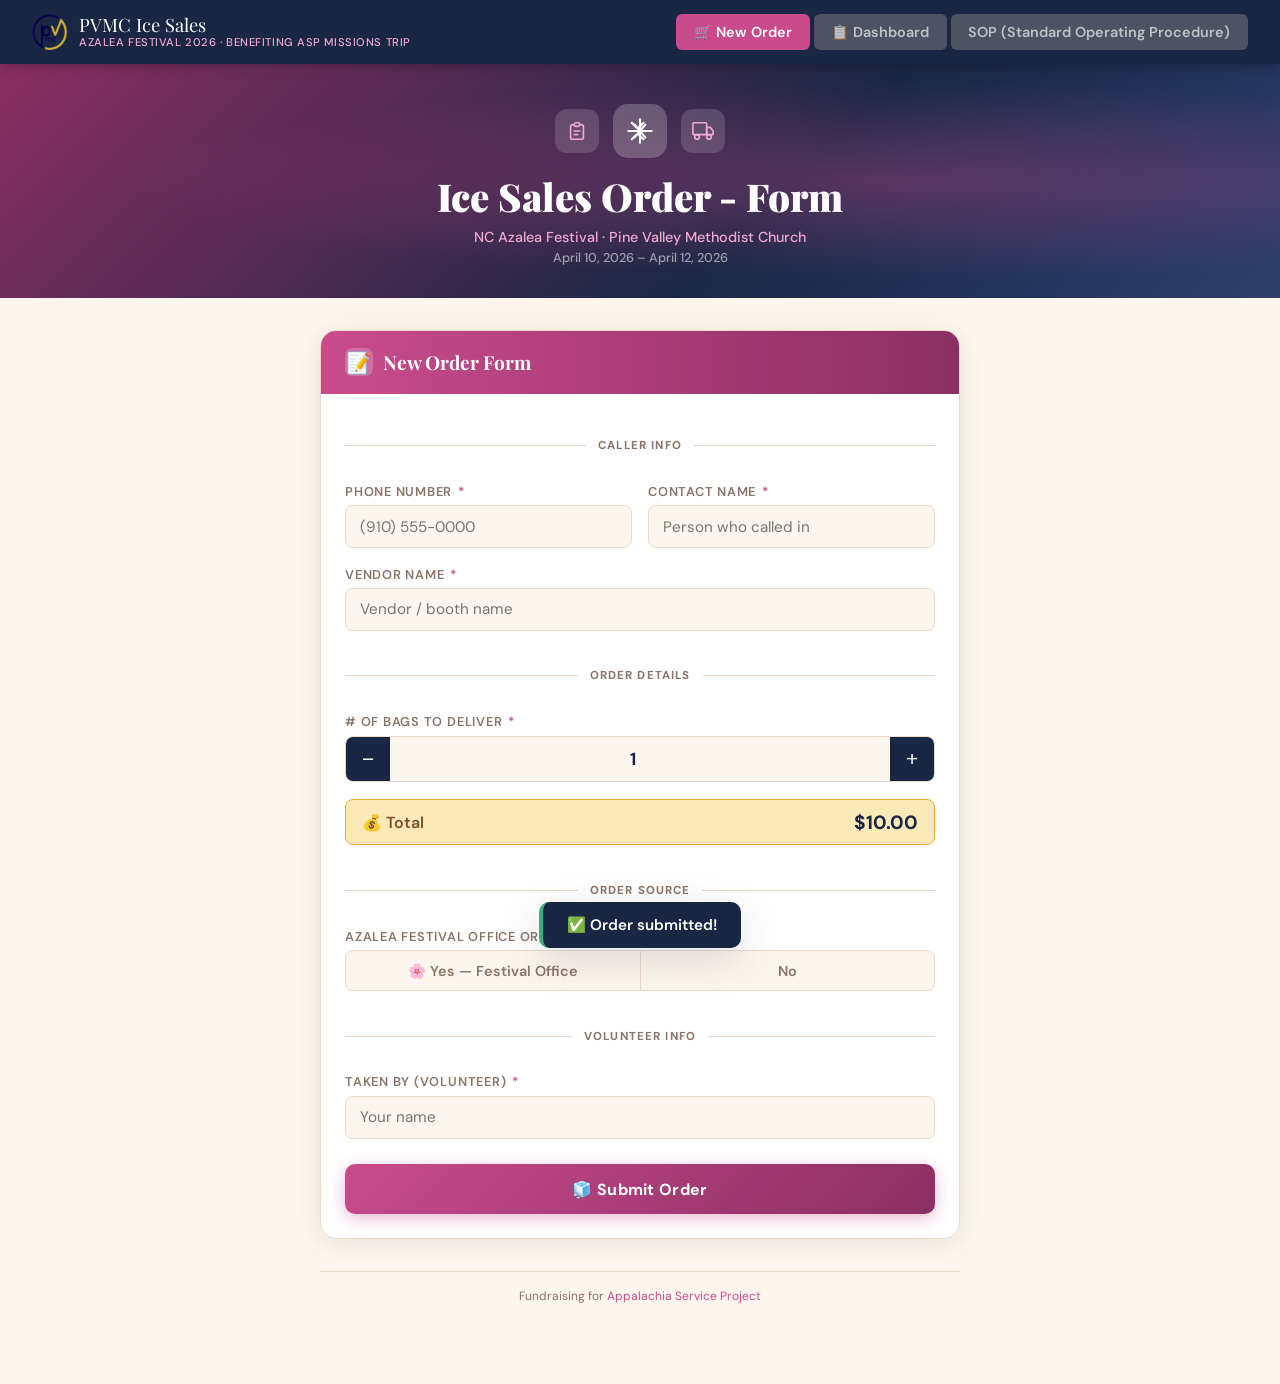
==== commit 4266826e: "Spelling Fixes" ====
--- a/index.html
+++ b/index.html
@@ -91,7 +91,7 @@
       <img class="nav-icon" src="Images/IMG_2599_2-removebg-preview.png" alt="PVMC logo" />
       <div>
         <div class="nav-title">PVMC Ice Sales</div>
-        <div class="nav-sub">Azalea Festival 2026 · Benefiting ASP</div>
+        <div class="nav-sub">Azalea Festival 2026 · Benefiting ASP Missions Trip</div>
       </div>
     </div>
     <div class="nav-tabs">
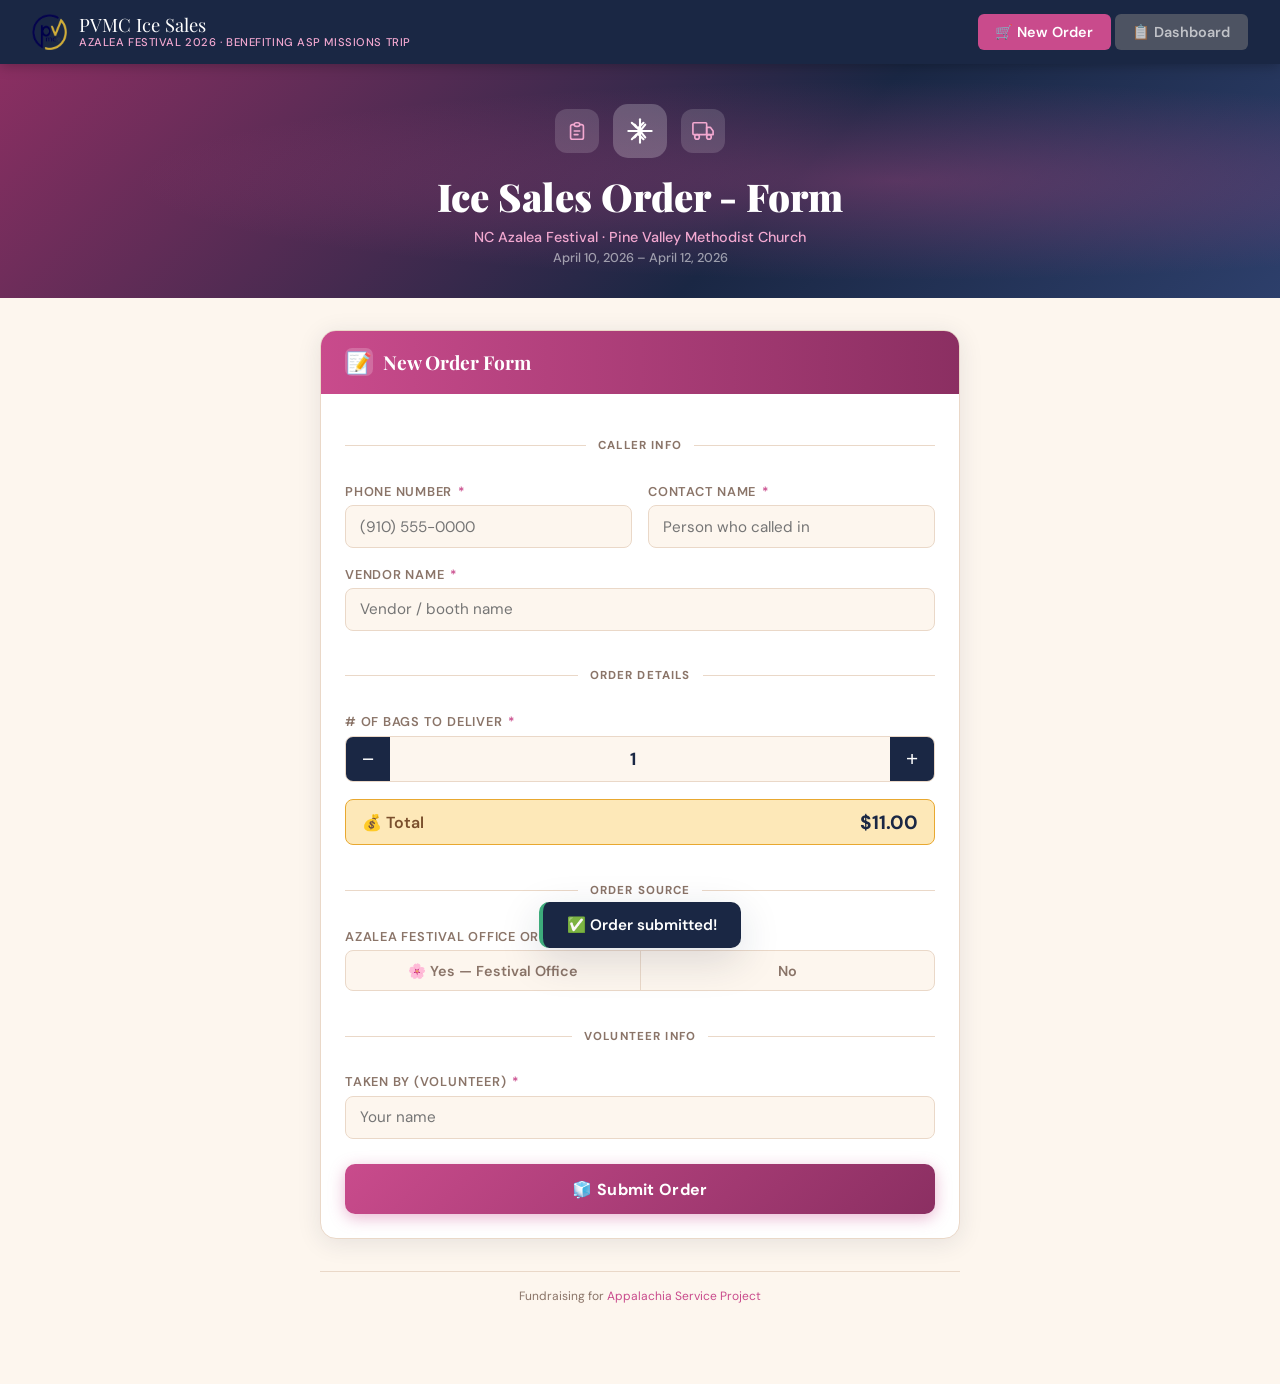
==== commit 60a4b6fe: "Removed SOP" ====
--- a/index.html
+++ b/index.html
@@ -97,7 +97,7 @@
     <div class="nav-tabs">
       <button class="tab-btn active" onclick="window.location='index.html'">🛒 New Order</button>
       <button class="tab-btn" onclick="window.location='dashboard.html'">📋 Dashboard</button>
-      <button class="tab-btn" onclick="window.location='sop.html'">SOP (Standard Operating Procedure)</button>
+      <!-- <button class="tab-btn" onclick="window.location='sop.html'">SOP (Standard Operating Procedure)</button> -->
     </div>
   </nav>
 
@@ -157,17 +157,17 @@
           </div>
         </div>
 
-        <input type="number" id="price-per-bag" value="10" style="display:none" />
+        <input type="number" id="price-per-bag" value="11" style="display:none" />
 
         <div class="price-display" id="price-display">
           <span>💰 Total</span>
-          <span id="price-total">$10.00</span>
+          <span id="price-total">$11.00</span>
         </div>
 
         <div class="section-divider"><span>Order Source</span></div>
 
         <div class="field">
-          <label>Azalea Festival Office Order?</label>
+          <label>Azalea Festival Office Order? <span class="required">*</span></label>
           <div class="toggle-group" id="festival-toggle">
             <button type="button" class="toggle-opt" data-val="yes" onclick="selectToggle('festival-toggle','yes'); onFestivalToggle()">
               🌸 Yes — Festival Office
